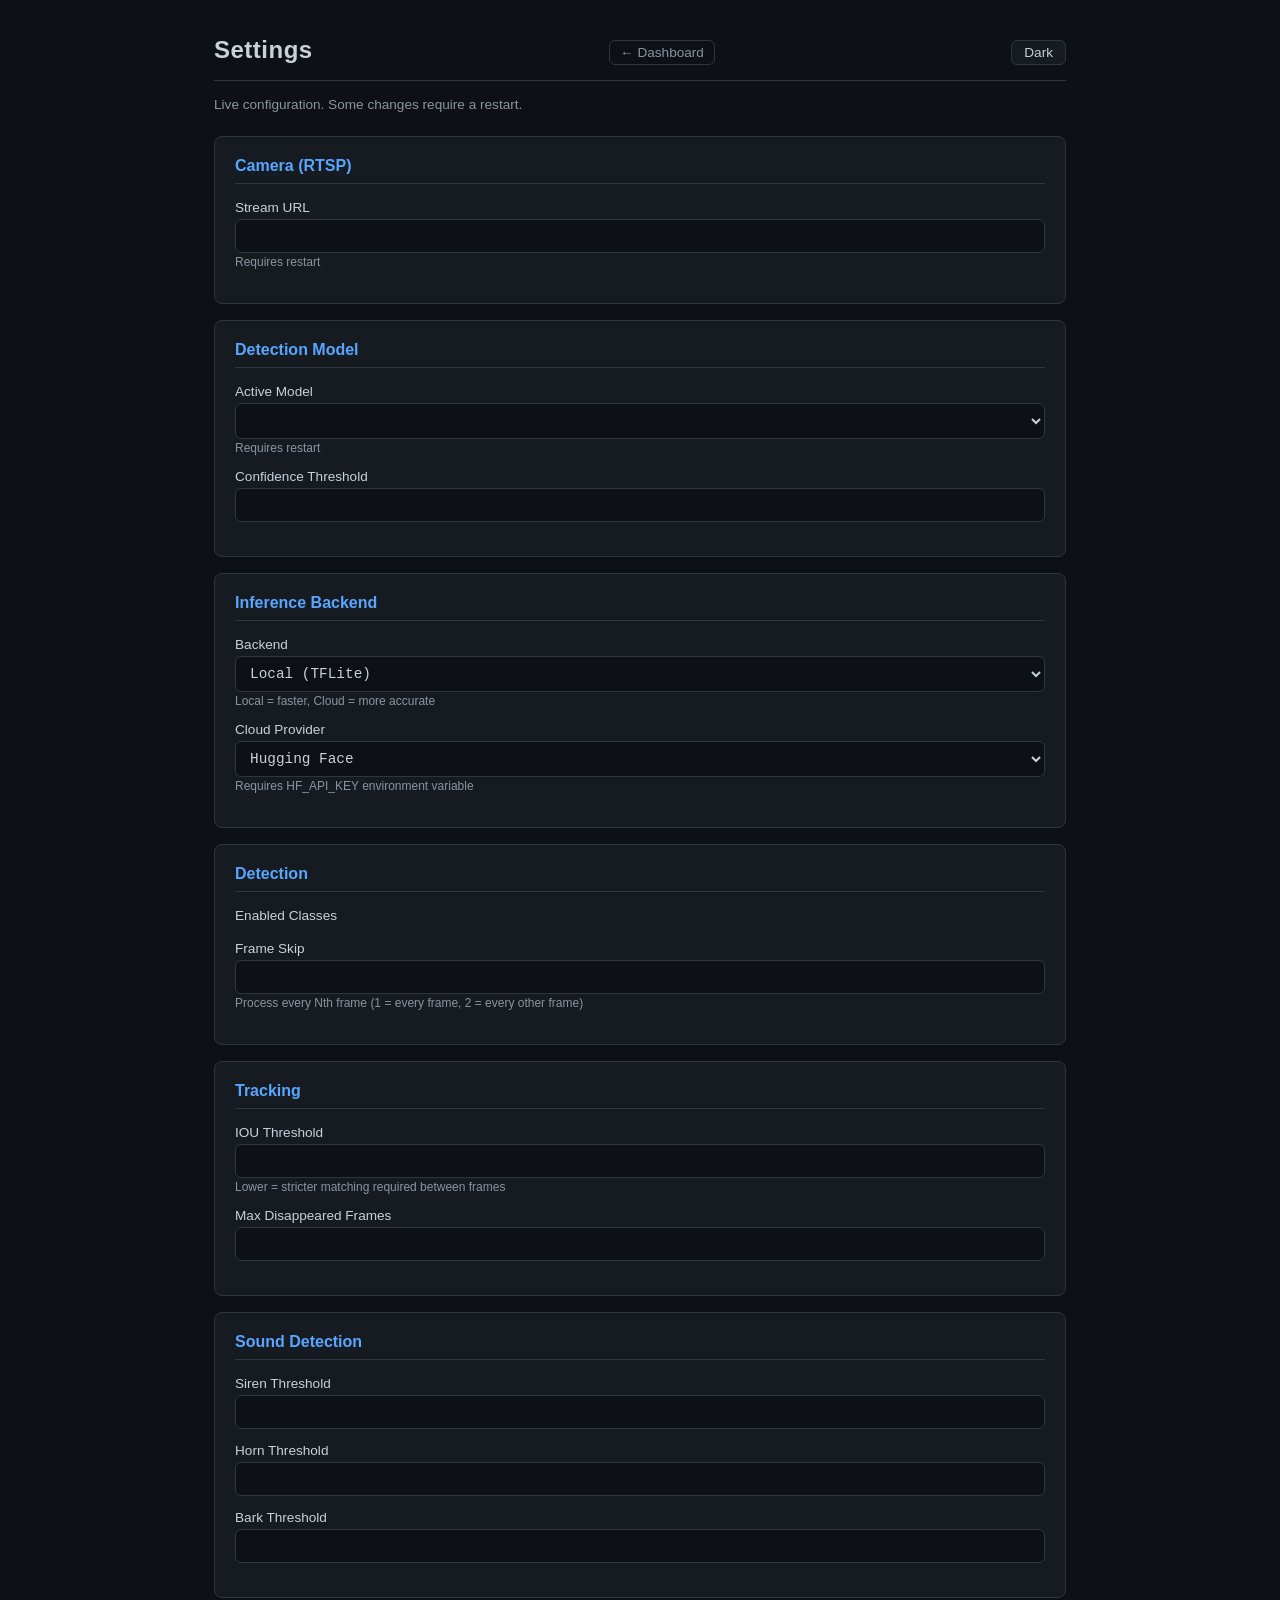
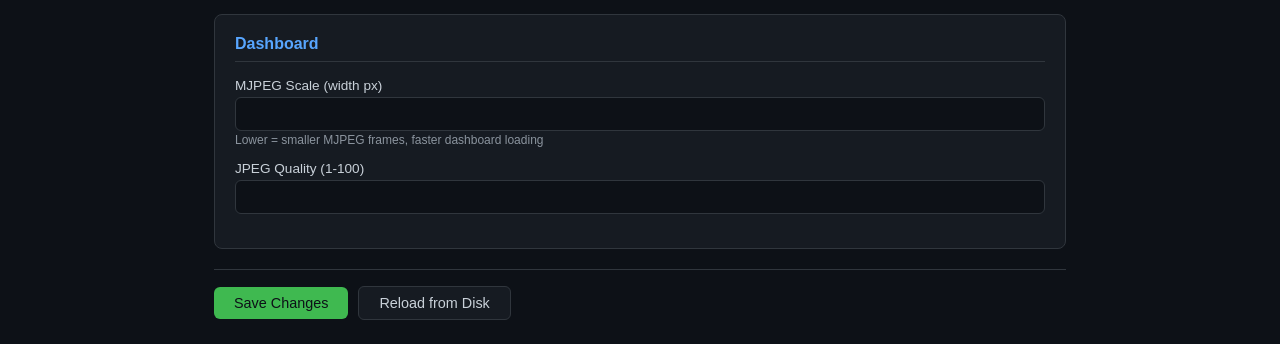
==== templates/settings.html @ 7c244ece "Add cloud backend support for inference - Added CloudDetector class using Hugging Face Inference API" ====
<!DOCTYPE html>
<html lang="en">
<head>
  <meta charset="UTF-8">
  <meta name="viewport" content="width=device-width, initial-scale=1.0">
  <title>Settings - roadway-observer</title>
  <link rel="stylesheet" href="/static/css/dashboard.css">
</head>
<body>
  <div class="settings-page">
    <header>
      <h1>Settings</h1>
      <nav><a href="/" class="settings-link">&larr; Dashboard</a></nav>
      <button id="theme-toggle-btn" class="theme-toggle">Dark</button>
    </header>
    <p class="subtitle">Live configuration. Some changes require a restart.</p>

    <div id="restart-notice" class="restart-notice">
      <strong>Restart required</strong> &mdash; The following changes need a restart to take effect:
      <span id="restart-list"></span>
    </div>

    <form id="settings-form">

      <!-- RTSP -->
      <div class="settings-section">
        <h2>Camera (RTSP)</h2>
        <div class="form-group">
          <label for="rtsp-url">Stream URL</label>
          <input type="text" id="rtsp-url" name="rtsp.url" data-section="rtsp" data-key="url">
          <div class="hint">Requires restart</div>
        </div>
      </div>

      <!-- Model -->
      <div class="settings-section">
        <h2>Detection Model</h2>
        <div class="form-group">
          <label for="model-active">Active Model</label>
          <select id="model-active" name="model.active" data-section="model" data-key="active"></select>
          <div class="hint">Requires restart</div>
        </div>
        <div class="form-group">
          <label for="model-confidence">Confidence Threshold</label>
          <input type="number" id="model-confidence" name="model.confidence_threshold"
                 data-section="model" data-key="confidence_threshold" min="0.1" max="1.0" step="0.05">
        </div>
      </div>

      <!-- Backend -->
      <div class="settings-section">
        <h2>Inference Backend</h2>
        <div class="form-group">
          <label for="model-backend">Backend</label>
          <select id="model-backend" name="model.backend" data-section="model" data-key="backend">
            <option value="local">Local (TFLite)</option>
            <option value="cloud">Cloud (API)</option>
          </select>
          <div class="hint">Local = faster, Cloud = more accurate</div>
        </div>
        <div class="form-group">
          <label for="model-cloud-provider">Cloud Provider</label>
          <select id="model-cloud-provider" name="model.cloud_provider" data-section="model" data-key="cloud_provider">
            <option value="huggingface">Hugging Face</option>
          </select>
          <div class="hint">Requires HF_API_KEY environment variable</div>
        </div>
      </div>

      <!-- Detection -->
      <div class="settings-section">
        <h2>Detection</h2>
        <div class="form-group">
          <label>Enabled Classes</label>
          <div class="checkbox-group" id="detection-classes"></div>
        </div>
        <div class="form-group">
          <label for="detection-frame-skip">Frame Skip</label>
          <input type="number" id="detection-frame-skip" name="detection.frame_skip"
                 data-section="detection" data-key="frame_skip" min="1" max="10" step="1">
          <div class="hint">Process every Nth frame (1 = every frame, 2 = every other frame)</div>
        </div>
      </div>

      <!-- Tracking -->
      <div class="settings-section">
        <h2>Tracking</h2>
        <div class="form-group">
          <label for="tracking-iou">IOU Threshold</label>
          <input type="number" id="tracking-iou" name="tracking.iou_threshold"
                 data-section="tracking" data-key="iou_threshold" min="0.1" max="1.0" step="0.05">
          <div class="hint">Lower = stricter matching required between frames</div>
        </div>
        <div class="form-group">
          <label for="tracking-disappeared">Max Disappeared Frames</label>
          <input type="number" id="tracking-disappeared" name="tracking.max_disappeared"
                 data-section="tracking" data-key="max_disappeared" min="1" max="100" step="1">
        </div>
      </div>

      <!-- Sound -->
      <div class="settings-section">
        <h2>Sound Detection</h2>
        <div class="form-group">
          <label for="sound-siren">Siren Threshold</label>
          <input type="number" id="sound-siren" name="sound_events.siren_threshold"
                 data-section="sound_events" data-key="siren_threshold" min="0.1" max="1.0" step="0.05">
        </div>
        <div class="form-group">
          <label for="sound-horn">Horn Threshold</label>
          <input type="number" id="sound-horn" name="sound_events.horn_threshold"
                 data-section="sound_events" data-key="horn_threshold" min="0.1" max="1.0" step="0.05">
        </div>
        <div class="form-group">
          <label for="sound-bark">Bark Threshold</label>
          <input type="number" id="sound-bark" name="sound_events.bark_threshold"
                 data-section="sound_events" data-key="bark_threshold" min="0.1" max="1.0" step="0.05">
        </div>
      </div>

      <!-- Dashboard -->
      <div class="settings-section">
        <h2>Dashboard</h2>
        <div class="form-group">
          <label for="dash-scale">MJPEG Scale (width px)</label>
          <input type="number" id="dash-scale" name="dashboard.mjpeg_scale"
                 data-section="dashboard" data-key="mjpeg_scale" min="320" max="1920" step="160">
          <div class="hint">Lower = smaller MJPEG frames, faster dashboard loading</div>
        </div>
        <div class="form-group">
          <label for="dash-quality">JPEG Quality (1-100)</label>
          <input type="number" id="dash-quality" name="dashboard.mjpeg_quality"
                 data-section="dashboard" data-key="mjpeg_quality" min="10" max="100" step="5">
        </div>
      </div>

      <div class="form-actions">
        <button type="submit" class="btn btn-primary" id="save-btn">Save Changes</button>
        <button type="button" class="btn btn-secondary" id="reload-btn">Reload from Disk</button>
        <span id="save-status" class="save-status"></span>
      </div>
    </form>
  </div>

  <script>
  const ALL_CLASSES = ['vehicle', 'pedestrian', 'animal', 'cyclist'];
  const RESTART_KEYS = ['rtsp.url', 'model.active', 'model.available', 'model.backend'];

  async function loadConfig() {
    const resp = await fetch('/api/config');
    return await resp.json();
  }

  function populateForm(cfg) {
    document.querySelectorAll('input[data-section][data-key]').forEach(el => {
      const section = el.dataset.section;
      const key = el.dataset.key;
      const val = cfg[section]?.[key];
      if (val !== undefined) el.value = val;
    });

    const modelSelect = document.getElementById('model-active');
    if (cfg.model?.available) {
      modelSelect.innerHTML = cfg.model.available.map(m =>
        `<option value="${m}" ${m === cfg.model.active ? 'selected' : ''}>${m}</option>`
      ).join('');
    }

    const backendSelect = document.getElementById('model-backend');
    if (cfg.model?.backend) {
      backendSelect.value = cfg.model.backend;
    }

    const providerSelect = document.getElementById('model-cloud-provider');
    if (cfg.model?.cloud_provider) {
      providerSelect.value = cfg.model.cloud_provider;
    }

    const container = document.getElementById('detection-classes');
    const enabled = cfg.detection?.enabled_classes || [];
    container.innerHTML = ALL_CLASSES.map(c =>
      `<label><input type="checkbox" value="${c}" ${enabled.includes(c) ? 'checked' : ''}> ${c}</label>`
    ).join('');

    const themeToggle = document.getElementById('theme-toggle');
    if (themeToggle) {
      const currentTheme = document.documentElement.getAttribute('data-theme') || 'srp-dark';
      themeToggle.textContent = currentTheme === 'srp-dark' ? 'Dark' : 'Light';
    }
  }

  function collectFormData() {
    const data = {};

    document.querySelectorAll('input[data-section][data-key]').forEach(el => {
      const section = el.dataset.section;
      const key = el.dataset.key;
      if (!data[section]) data[section] = {};
      data[section][key] = el.type === 'number' ? parseFloat(el.value) : el.value;
    });

    const selects = ['model-active', 'model-backend', 'model-cloud-provider'];
    selects.forEach(id => {
      const el = document.getElementById(id);
      if (el) {
        const [section, key] = id.replace('model-', '').split('-');
        if (!data.model) data.model = {};
        data.model[key.replace(/-/g, '_')] = el.value;
      }
    });

    const checked = [];
    document.querySelectorAll('#detection-classes input[type="checkbox"]:checked').forEach(cb => {
      checked.push(cb.value);
    });
    if (!data.detection) data.detection = {};
    data.detection.enabled_classes = checked;

    return data;
  }

  async function saveSettings(e) {
    e.preventDefault();
    const status = document.getElementById('save-status');
    const restartNotice = document.getElementById('restart-notice');
    const restartList = document.getElementById('restart-list');
    const btn = document.getElementById('save-btn');
    btn.disabled = true;
    status.className = 'save-status';
    status.textContent = 'Saving...';

    try {
      const data = collectFormData();
      const resp = await fetch('/api/config', {
        method: 'POST',
        headers: {'Content-Type': 'application/json'},
        body: JSON.stringify(data),
      });
      const result = await resp.json();

      if (result.requires_restart && result.requires_restart.length > 0) {
        restartList.textContent = result.requires_restart.join(', ');
        restartNotice.classList.add('visible');
        status.className = 'save-status info';
        status.textContent = 'Saved - restart to apply all changes';
      } else {
        restartNotice.classList.remove('visible');
        status.className = 'save-status success';
        status.textContent = 'All changes applied live';
      }
    } catch (e) {
      status.className = 'save-status error';
      status.textContent = 'Error: ' + e.message;
    } finally {
      btn.disabled = false;
      setTimeout(() => { status.textContent = ''; }, 5000);
    }
  }

  async function reloadConfig() {
    const status = document.getElementById('save-status');
    try {
      await fetch('/api/config/reload');
      const cfg = await loadConfig();
      populateForm(cfg);
      status.className = 'save-status success';
      status.textContent = 'Config reloaded from disk';
    } catch (e) {
      status.className = 'save-status error';
      status.textContent = 'Error: ' + e.message;
    }
    setTimeout(() => { status.textContent = ''; }, 3000);
  }

  document.getElementById('settings-form').addEventListener('submit', saveSettings);
  document.getElementById('reload-btn').addEventListener('click', reloadConfig);
  document.getElementById('theme-toggle-btn')?.addEventListener('click', function() {
    const current = document.documentElement.getAttribute('data-theme') || 'srp-dark';
    const next = current === 'srp-dark' ? 'srp-light' : 'srp-dark';
    document.documentElement.setAttribute('data-theme', next);
    this.textContent = next === 'srp-dark' ? 'Dark' : 'Light';
    try {
      localStorage.setItem('srp-theme-mode', next);
    } catch (err) {}
  });

  loadConfig().then(cfg => {
    populateForm(cfg);
    console.log('Settings loaded');
  });
  </script>
</body>
</html>
---- static/css/dashboard.css ----
/* roadway-observer Dark Theme Dashboard - SRP Theme Integration */

:root {
  --color-bg: #0d1117;
  --color-surface: #161b22;
  --color-text: #c9d1d9;
  --color-text-muted: #8b949e;
  --color-primary: #58a6ff;
  --color-primary-strong: #3fb950;
  --color-secondary: #7a2fff;
  --color-accent: #00d1ff;
  --color-border: #30363d;
  --color-success: #3fb950;
  --color-warning: #d29922;
  --color-danger: #f85149;
  --color-info: #58a6ff;
  --radius-sm: 6px;
  --radius-md: 8px;
  --radius-lg: 12px;
  --space-1: 0.25rem;
  --space-2: 0.5rem;
  --space-3: 0.75rem;
  --space-4: 1rem;
  --space-5: 1.5rem;
  --shadow-1: 0 2px 8px rgba(0, 0, 0, 0.30);
}

:root[data-theme="srp-dark"] {
  --color-bg: #0f0a18;
  --color-surface: #161028;
  --color-text: #f3f3f7;
  --color-text-muted: #c8c9d4;
  --color-primary: #12f012;
  --color-primary-strong: #1fff5b;
  --color-secondary: #7a2fff;
  --color-accent: #00d1ff;
  --color-border: #3d2d61;
  --color-success: #23d160;
  --color-warning: #ffb020;
  --color-danger: #ff4d6d;
  --color-info: #3fa8ff;
}

:root[data-theme="srp-light"] {
  --color-bg: #f5f6fb;
  --color-surface: #ffffff;
  --color-text: #1a1030;
  --color-text-muted: #4c4567;
  --color-primary: #0ecf4d;
  --color-primary-strong: #0aba42;
  --color-secondary: #6a3be6;
  --color-accent: #0f8edb;
  --color-border: #dbd5f0;
  --color-success: #23d160;
  --color-warning: #ffb020;
  --color-danger: #ff4d6d;
  --color-info: #0f8edb;
}

/* Global base */
* {
  margin: 0;
  padding: 0;
  box-sizing: border-box;
}

html,
body {
  background: var(--color-bg);
  color: var(--color-text);
  font-family: -apple-system, BlinkMacSystemFont, 'Segoe UI', Roboto, sans-serif;
  min-height: 100vh;
}

.dashboard {
  max-width: 1400px;
  margin: 0 auto;
  padding: var(--space-5);
}

/* Header */
header {
  display: flex;
  justify-content: space-between;
  align-items: center;
  padding: var(--space-3) 0;
  margin-bottom: var(--space-4);
  border-bottom: 1px solid var(--color-border);
}

header h1 {
  font-size: 1.4rem;
  font-weight: 600;
  color: var(--color-primary);
  letter-spacing: 0.5px;
}

.theme-toggle {
  background: var(--color-surface);
  border: 1px solid var(--color-border);
  border-radius: var(--radius-sm);
  padding: 4px 12px;
  cursor: pointer;
  font-size: 0.85rem;
  color: var(--color-text);
  transition: all 0.2s;
}

.theme-toggle:hover {
  background: var(--color-primary);
  color: var(--color-bg);
}

.status-bar {
  display: flex;
  align-items: center;
  gap: 8px;
  font-size: 0.85rem;
  color: var(--color-text-muted);
}

.status {
  font-size: 1.2rem;
}

.status.online { color: var(--color-success); }
.status.degraded { color: var(--color-warning); }
.status.offline { color: var(--color-danger); }

.uptime {
  font-family: 'SF Mono', 'Fira Code', monospace;
  font-size: 0.8rem;
  color: var(--color-text-muted);
  padding-left: 8px;
  border-left: 1px solid var(--color-border);
}

/* Cards */
.card {
  background: var(--color-surface);
  border: 1px solid var(--color-border);
  border-radius: var(--radius-md);
  padding: var(--space-4);
}

.card-header {
  display: flex;
  justify-content: space-between;
  align-items: center;
  margin-bottom: var(--space-3);
}

.card-header h2 {
  font-size: 0.95rem;
  font-weight: 600;
  color: var(--color-text-muted);
  text-transform: uppercase;
  letter-spacing: 0.5px;
}

.fps-badge {
  background: var(--color-bg);
  color: var(--color-primary);
  padding: 2px 8px;
  border-radius: var(--radius-sm);
  font-size: 0.8rem;
  font-family: 'SF Mono', monospace;
}

/* Main Grid */
.main-grid {
  display: grid;
  grid-template-columns: 1.5fr 1fr;
  gap: 16px;
}

/* Video Card */
.video-card {
  grid-column: 1;
  grid-row: 1 / 3;
}

.video-container {
  background: #000;
  border-radius: var(--radius-sm);
  overflow: hidden;
  aspect-ratio: 16/9;
  display: flex;
  align-items: center;
  justify-content: center;
}

.video-container img {
  width: 100%;
  height: 100%;
  object-fit: contain;
}

/* Stats Grid */
.stats-grid {
  display: grid;
  grid-template-columns: repeat(3, 1fr);
  gap: 12px;
  margin-bottom: 8px;
}

.stat-item {
  text-align: center;
  padding: 8px;
  background: var(--color-bg);
  border-radius: 6px;
}

.stat-value {
  display: block;
  font-size: 1.6rem;
  font-weight: 700;
  font-family: 'SF Mono', monospace;
  color: var(--color-text);
}

.stat-label {
  display: block;
  font-size: 0.7rem;
  color: var(--color-text-muted);
  text-transform: uppercase;
  letter-spacing: 0.5px;
  margin-top: 2px;
}

.divider {
  height: 1px;
  background: var(--color-border);
  margin: 12px 0;
}

/* System Stats */
.system-stats {
  display: flex;
  flex-direction: column;
  gap: 6px;
}

.sys-row {
  display: flex;
  justify-content: space-between;
  font-size: 0.85rem;
  padding: 2px 0;
}

.sys-label {
  color: var(--color-text-muted);
}

.sys-value {
  color: var(--color-text);
  font-family: 'SF Mono', monospace;
  font-size: 0.8rem;
}

/* Detections & Sound Lists */
.detections-card, .sound-card {
  overflow: hidden;
}

.detections-list, .sound-list {
  max-height: 240px;
  overflow-y: auto;
  font-size: 0.8rem;
}

.detection-empty {
  color: var(--color-text-muted);
  text-align: center;
  padding: 24px;
  font-style: italic;
}

.detection-item {
  display: flex;
  justify-content: space-between;
  align-items: center;
  padding: 4px 8px;
  border-radius: 4px;
  margin-bottom: 2px;
}

.detection-item:hover {
  background: var(--color-bg);
}

.detection-item .det-class {
  font-weight: 500;
}

.detection-item .det-id {
  color: var(--color-text-muted);
  font-size: 0.75rem;
}

.detection-item .det-conf {
  font-family: 'SF Mono', monospace;
  font-size: 0.75rem;
  color: var(--color-text-muted);
}

.detection-item .det-time {
  color: var(--color-text-muted);
  font-size: 0.7rem;
  font-family: 'SF Mono', monospace;
}

.detection-item.vehicle { border-left: 3px solid var(--color-success); }
.detection-item.pedestrian { border-left: 3px solid var(--color-primary); }
.detection-item.animal { border-left: 3px solid var(--color-danger); }
.detection-item.cyclist { border-left: 3px solid var(--color-warning); }

/* Sound Event Items */
.sound-item {
  display: flex;
  justify-content: space-between;
  align-items: center;
  padding: 4px 8px;
  border-radius: 4px;
  margin-bottom: 2px;
  border-left: 3px solid var(--color-accent);
}

.sound-item:hover {
  background: var(--color-bg);
}

.sound-item .snd-type {
  font-weight: 500;
  text-transform: uppercase;
  font-size: 0.75rem;
}

.sound-item.siren { border-left-color: var(--color-danger); }
.sound-item.horn { border-left-color: var(--color-warning); }
.sound-item.bark { border-left-color: var(--color-success); }

/* Scrollbar */
.detections-list::-webkit-scrollbar,
.sound-list::-webkit-scrollbar {
  width: 4px;
}

.detections-list::-webkit-scrollbar-track,
.sound-list::-webkit-scrollbar-track {
  background: transparent;
}

.detections-list::-webkit-scrollbar-thumb,
.sound-list::-webkit-scrollbar-thumb {
  background: var(--color-border);
  border-radius: 2px;
}

/* Responsive */
@media (max-width: 900px) {
  .main-grid {
    grid-template-columns: 1fr;
  }
  .video-card {
    grid-column: 1;
    grid-row: auto;
  }
}

/* Navigation */
header nav {
  display: flex;
  align-items: center;
  gap: 12px;
}

.settings-link {
  color: var(--color-text-muted);
  text-decoration: none;
  font-size: 0.85rem;
  padding: 4px 10px;
  border: 1px solid var(--color-border);
  border-radius: var(--radius-sm);
  transition: all 0.2s;
}

.settings-link:hover {
  color: var(--color-primary);
  border-color: var(--color-primary);
  background: rgba(88, 166, 255, 0.1);
}

/* Settings Page */
.settings-page {
  max-width: 900px;
  margin: 0 auto;
  padding: var(--space-5);
}

.settings-page h1 {
  font-size: 1.5rem;
  font-weight: 600;
  color: var(--color-text);
  margin-bottom: 4px;
}

.settings-page .subtitle {
  color: var(--color-text-muted);
  font-size: 0.85rem;
  margin-bottom: 24px;
}

.settings-section {
  background: var(--color-surface);
  border: 1px solid var(--color-border);
  border-radius: var(--radius-md);
  padding: 20px;
  margin-bottom: 16px;
}

.settings-section h2 {
  font-size: 1rem;
  font-weight: 600;
  color: var(--color-primary);
  margin-bottom: 16px;
  padding-bottom: 8px;
  border-bottom: 1px solid var(--color-border);
}

.form-group {
  margin-bottom: 14px;
}

.form-group label {
  display: block;
  font-size: 0.85rem;
  color: var(--color-text);
  margin-bottom: 4px;
  font-weight: 500;
}

.form-group .hint {
  font-size: 0.75rem;
  color: var(--color-text-muted);
  margin-top: 2px;
}

.form-group input[type="text"],
.form-group input[type="number"],
.form-group input[type="password"],
.form-group select {
  width: 100%;
  padding: 8px 10px;
  background: var(--color-bg);
  border: 1px solid var(--color-border);
  border-radius: var(--radius-sm);
  color: var(--color-text);
  font-size: 0.9rem;
  font-family: 'SF Mono', 'Fira Code', monospace;
}

.form-group input:focus,
.form-group select:focus {
  outline: none;
  border-color: var(--color-primary);
  box-shadow: 0 0 0 2px rgba(88, 166, 255, 0.2);
}

.form-group select {
  cursor: pointer;
}

.form-group select option {
  background: var(--color-surface);
  color: var(--color-text);
}

.form-group .checkbox-group {
  display: flex;
  flex-wrap: wrap;
  gap: 8px;
  margin-top: 4px;
}

.form-group .checkbox-group label {
  display: flex;
  align-items: center;
  gap: 6px;
  font-size: 0.85rem;
  color: var(--color-text);
  cursor: pointer;
  padding: 4px 10px;
  background: var(--color-bg);
  border: 1px solid var(--color-border);
  border-radius: var(--radius-sm);
  font-weight: normal;
}

.form-group .checkbox-group label:hover {
  border-color: var(--color-primary);
}

.form-group .checkbox-group input[type="checkbox"] {
  accent-color: var(--color-primary);
}

.form-actions {
  display: flex;
  gap: 10px;
  align-items: center;
  margin-top: 20px;
  padding-top: 16px;
  border-top: 1px solid var(--color-border);
}

.btn {
  padding: 8px 20px;
  border-radius: var(--radius-sm);
  font-size: 0.9rem;
  font-weight: 500;
  cursor: pointer;
  border: none;
  transition: all 0.2s;
}

.btn-primary {
  background: var(--color-success);
  color: var(--color-bg);
}

.btn-primary:hover {
  background: #2ea043;
}

.btn-secondary {
  background: var(--color-surface);
  color: var(--color-text);
  border: 1px solid var(--color-border);
}

.btn-secondary:hover {
  background: var(--color-border);
}

.btn-danger {
  background: var(--color-danger);
  color: var(--color-bg);
}

.btn-danger:hover {
  background: #f85149;
}

.btn:disabled {
  opacity: 0.5;
  cursor: not-allowed;
}

.save-status {
  font-size: 0.85rem;
  padding: 6px 12px;
  border-radius: 4px;
  margin-left: 10px;
}

.save-status.success {
  background: rgba(35, 134, 54, 0.2);
  color: var(--color-success);
}

.save-status.error {
  background: rgba(218, 54, 51, 0.2);
  color: var(--color-danger);
}

.save-status.info {
  background: rgba(88, 166, 255, 0.2);
  color: var(--color-primary);
}

/* Restart notice */
.restart-notice {
  display: none;
  background: rgba(210, 153, 34, 0.15);
  border: 1px solid var(--color-warning);
  border-radius: 6px;
  padding: 12px 16px;
  margin-bottom: 16px;
  font-size: 0.85rem;
  color: var(--color-warning);
}

.restart-notice.visible {
  display: block;
}

.restart-notice code {
  background: rgba(210, 153, 34, 0.2);
  padding: 1px 6px;
  border-radius: 3px;
  font-size: 0.8rem;
}
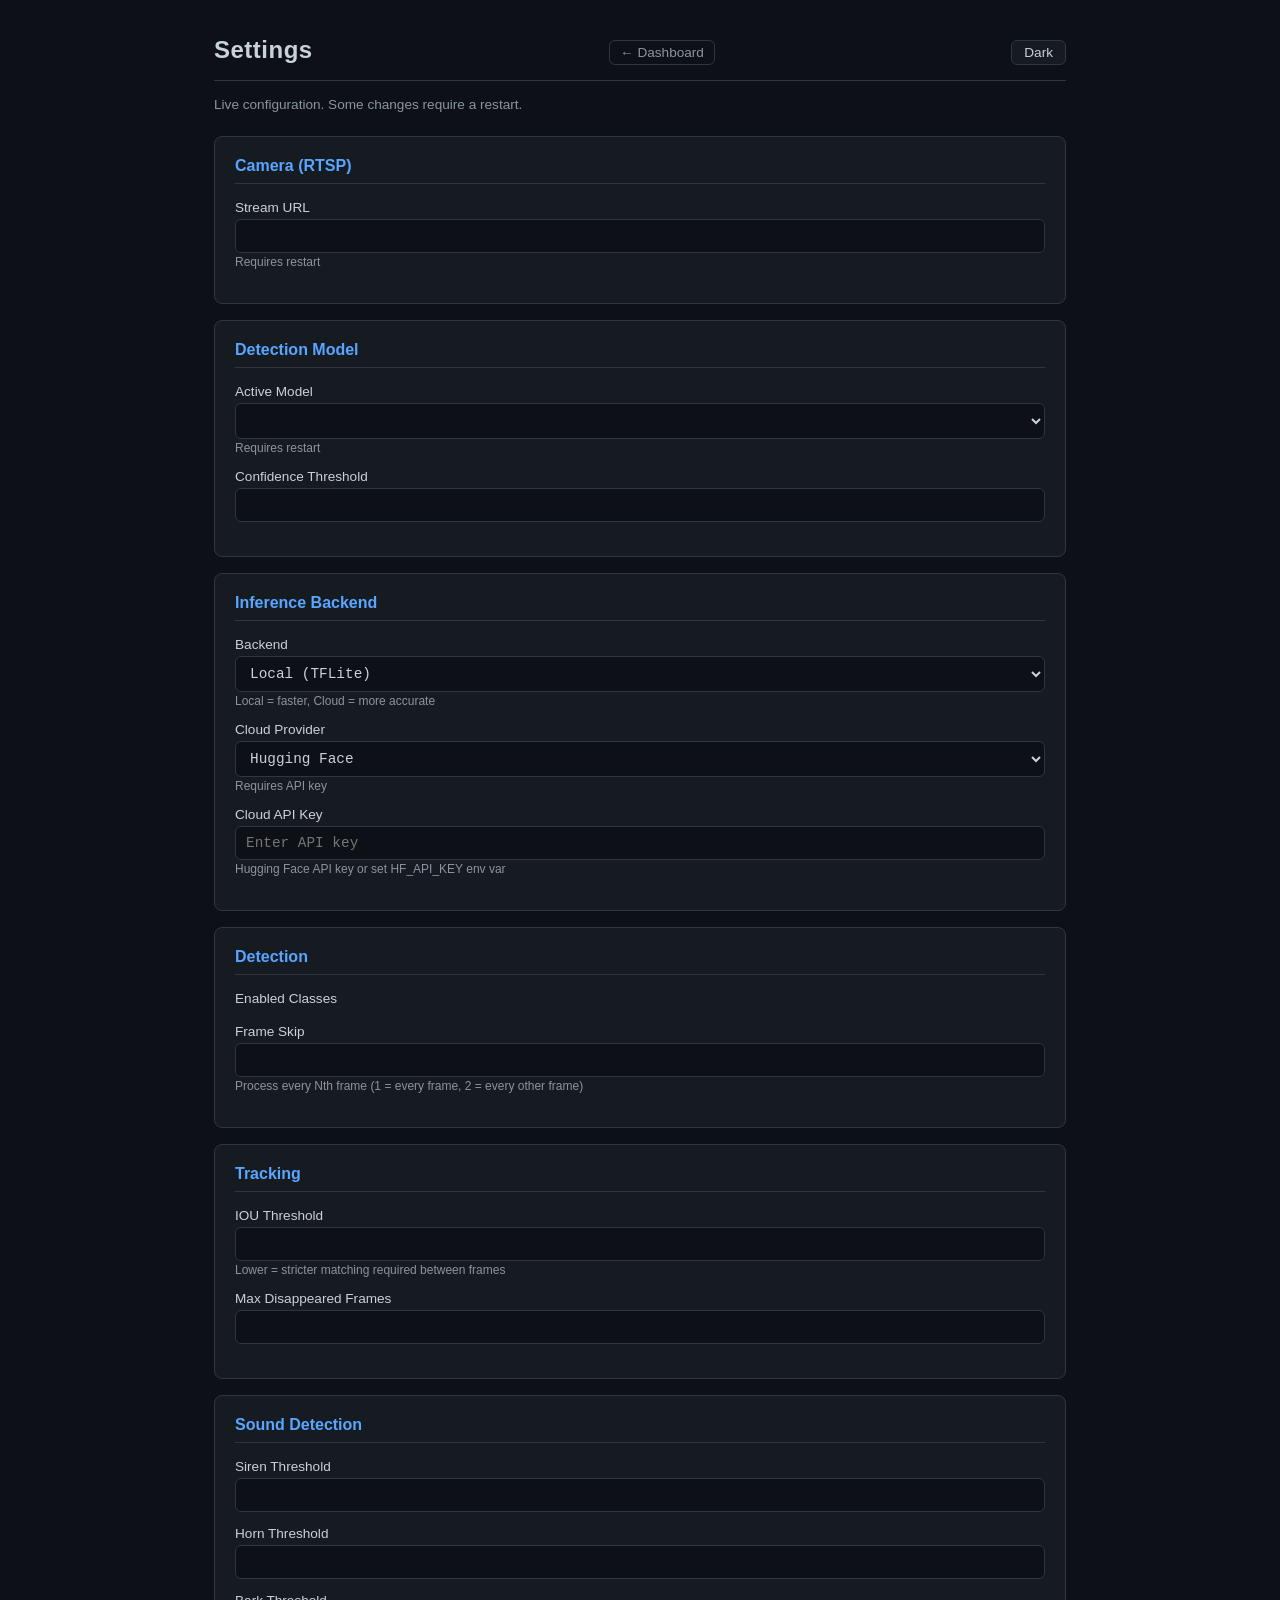
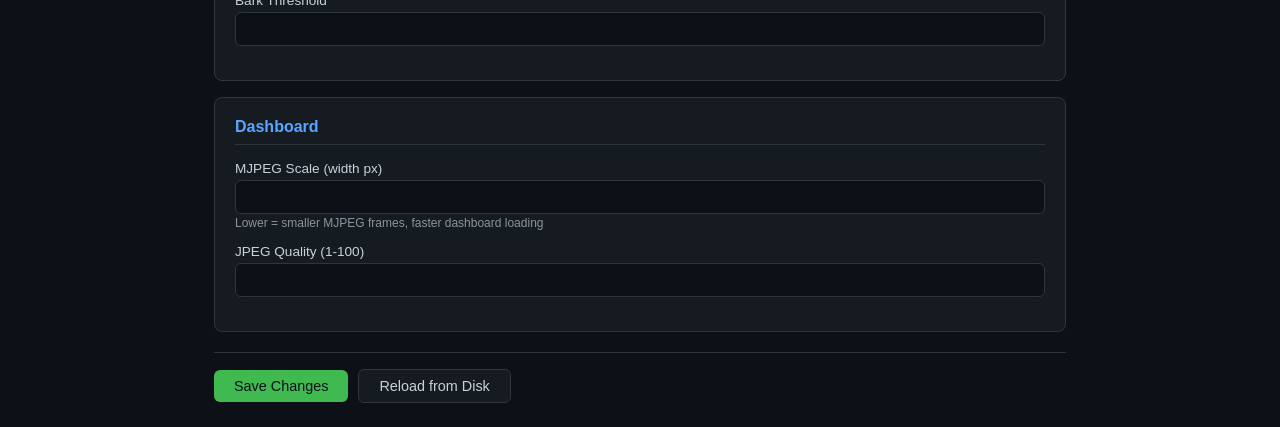
==== commit c36077af: "Add cloud API key field to settings page - Added password input for cloud_api_key - Security: API ke" ====
--- a/templates/settings.html
+++ b/templates/settings.html
@@ -63,7 +63,13 @@
           <select id="model-cloud-provider" name="model.cloud_provider" data-section="model" data-key="cloud_provider">
             <option value="huggingface">Hugging Face</option>
           </select>
-          <div class="hint">Requires HF_API_KEY environment variable</div>
+          <div class="hint">Requires API key</div>
+        </div>
+        <div class="form-group">
+          <label for="model-cloud-apikey">Cloud API Key</label>
+          <input type="password" id="model-cloud-apikey" name="model.cloud_api_key"
+                 data-section="model" data-key="cloud_api_key" placeholder="Enter API key">
+          <div class="hint">Hugging Face API key or set HF_API_KEY env var</div>
         </div>
       </div>
 
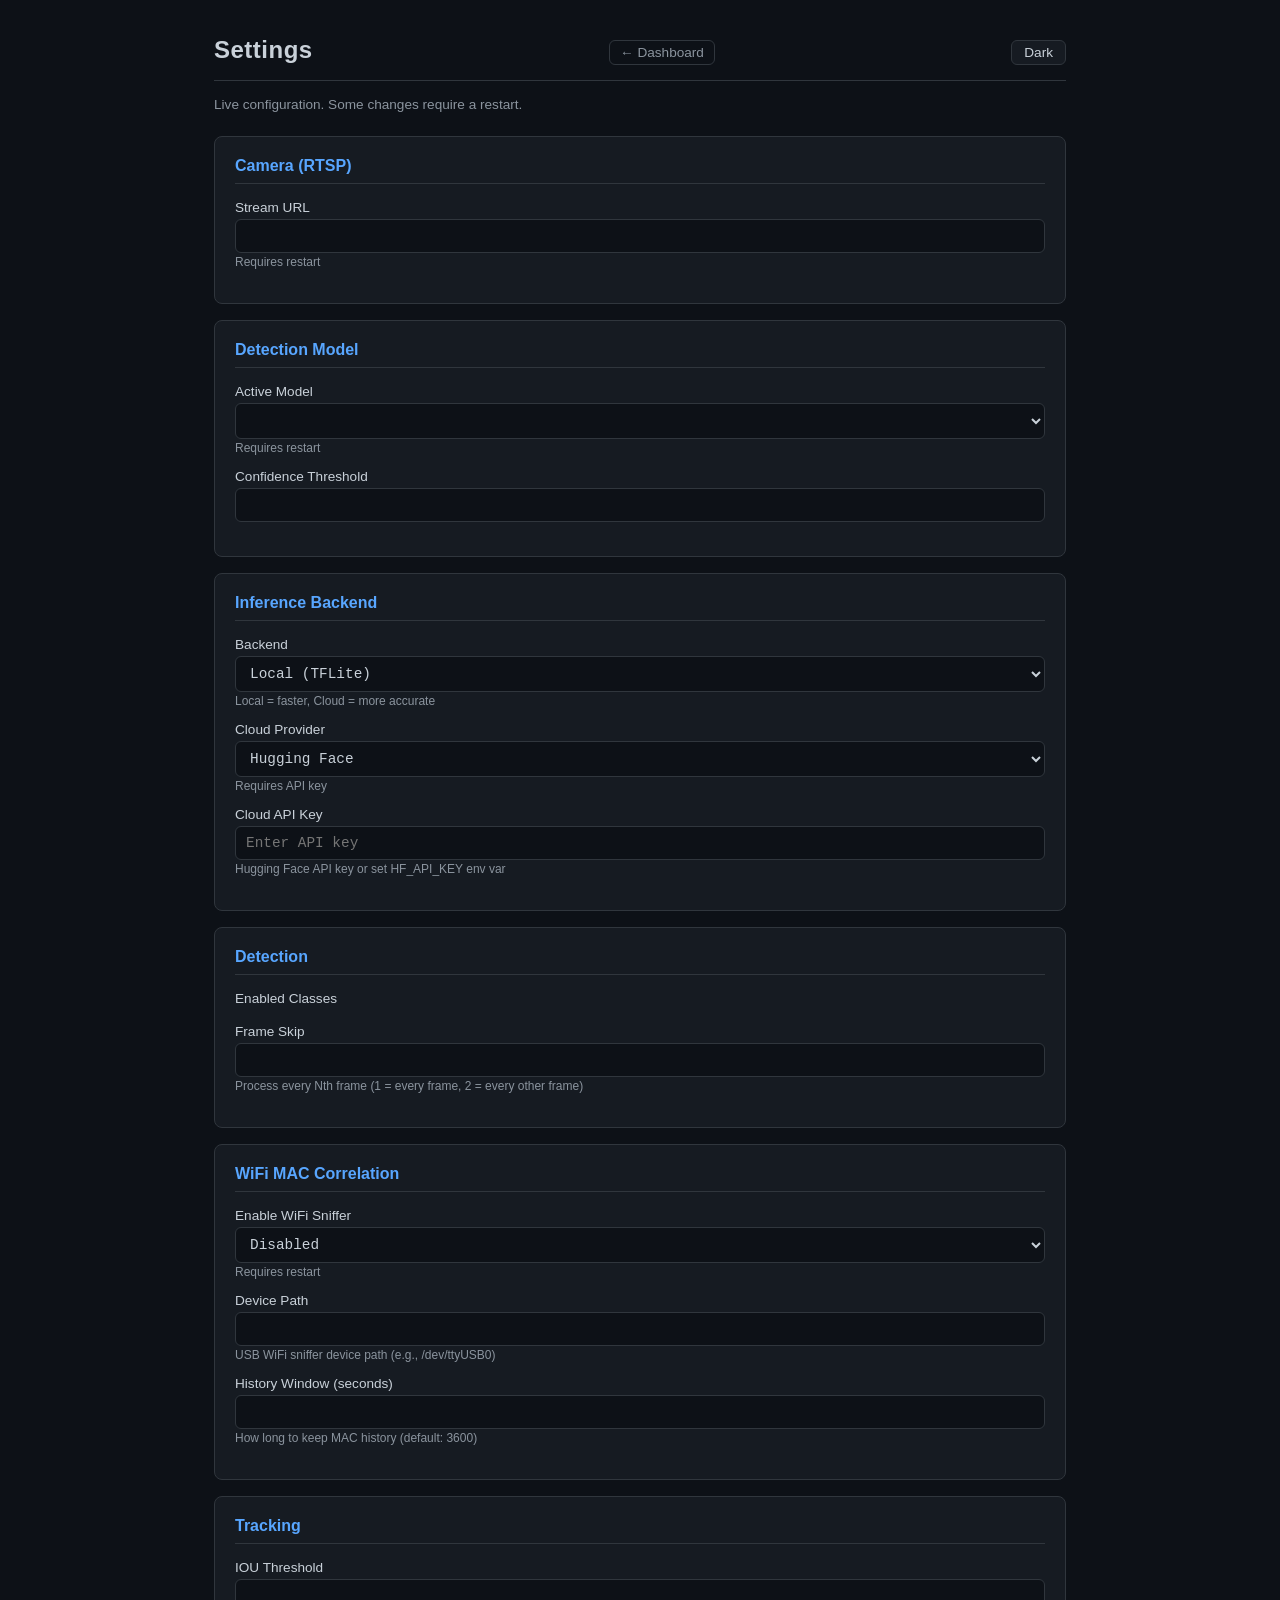
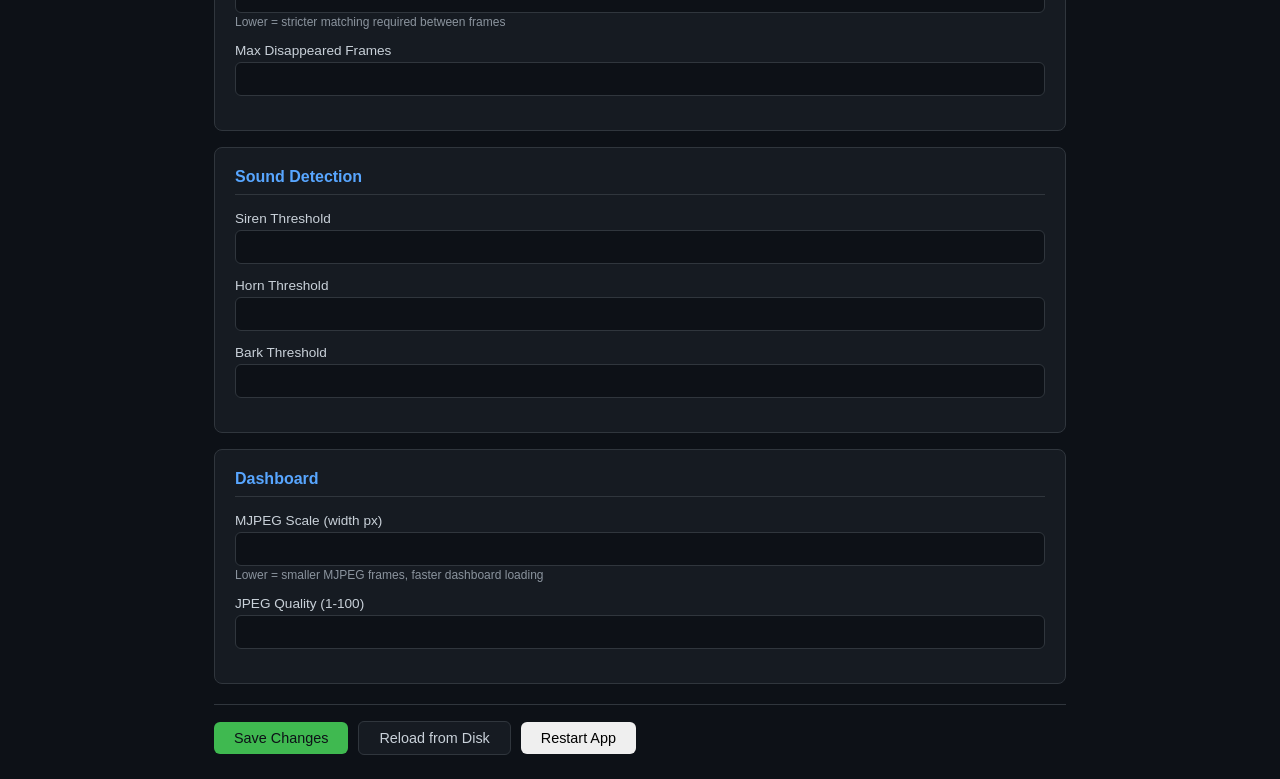
==== commit da6da933: "Add WiFi MAC correlation UI and manual capture button - Added WiFi sniffer section to settings page " ====
--- a/templates/settings.html
+++ b/templates/settings.html
@@ -88,6 +88,31 @@
         </div>
       </div>
 
+      <!-- WiFi Sniffer -->
+      <div class="settings-section">
+        <h2>WiFi MAC Correlation</h2>
+        <div class="form-group">
+          <label for="wifi-enabled">Enable WiFi Sniffer</label>
+          <select id="wifi-enabled" name="wifi_sniffer.enabled" data-section="wifi_sniffer" data-key="enabled">
+            <option value="false">Disabled</option>
+            <option value="true">Enabled</option>
+          </select>
+          <div class="hint">Requires restart</div>
+        </div>
+        <div class="form-group">
+          <label for="wifi-device">Device Path</label>
+          <input type="text" id="wifi-device" name="wifi_sniffer.device"
+                 data-section="wifi_sniffer" data-key="device">
+          <div class="hint">USB WiFi sniffer device path (e.g., /dev/ttyUSB0)</div>
+        </div>
+        <div class="form-group">
+          <label for="wifi-history">History Window (seconds)</label>
+          <input type="number" id="wifi-history" name="wifi_sniffer.history_window"
+                 data-section="wifi_sniffer" data-key="history_window" min="60" max="86400" step="60">
+          <div class="hint">How long to keep MAC history (default: 3600)</div>
+        </div>
+      </div>
+
       <!-- Tracking -->
       <div class="settings-section">
         <h2>Tracking</h2>
@@ -143,6 +168,7 @@
       <div class="form-actions">
         <button type="submit" class="btn btn-primary" id="save-btn">Save Changes</button>
         <button type="button" class="btn btn-secondary" id="reload-btn">Reload from Disk</button>
+        <button type="button" class="btn btn-warning" id="restart-btn">Restart App</button>
         <span id="save-status" class="save-status"></span>
       </div>
     </form>
@@ -150,7 +176,7 @@
 
   <script>
   const ALL_CLASSES = ['vehicle', 'pedestrian', 'animal', 'cyclist'];
-  const RESTART_KEYS = ['rtsp.url', 'model.active', 'model.available', 'model.backend'];
+  const RESTART_KEYS = ['rtsp.url', 'model.active', 'model.available', 'model.backend', 'wifi_sniffer.enabled', 'wifi_sniffer.device'];
 
   async function loadConfig() {
     const resp = await fetch('/api/config');
@@ -182,6 +208,11 @@
       providerSelect.value = cfg.model.cloud_provider;
     }
 
+    const wifiEnabledSelect = document.getElementById('wifi-enabled');
+    if (wifiEnabledSelect && cfg.wifi_sniffer?.enabled !== undefined) {
+      wifiEnabledSelect.value = String(cfg.wifi_sniffer.enabled);
+    }
+
     const container = document.getElementById('detection-classes');
     const enabled = cfg.detection?.enabled_classes || [];
     container.innerHTML = ALL_CLASSES.map(c =>
@@ -205,13 +236,19 @@
       data[section][key] = el.type === 'number' ? parseFloat(el.value) : el.value;
     });
 
-    const selects = ['model-active', 'model-backend', 'model-cloud-provider'];
-    selects.forEach(id => {
+    const selectMappings = {
+      'model-active': ['model', 'active'],
+      'model-backend': ['model', 'backend'],
+      'model-cloud-provider': ['model', 'cloud_provider'],
+      'wifi-enabled': ['wifi_sniffer', 'enabled']
+    };
+    
+    Object.keys(selectMappings).forEach(id => {
       const el = document.getElementById(id);
       if (el) {
-        const [section, key] = id.replace('model-', '').split('-');
-        if (!data.model) data.model = {};
-        data.model[key.replace(/-/g, '_')] = el.value;
+        const [section, key] = selectMappings[id];
+        if (!data[section]) data[section] = {};
+        data[section][key] = el.type === 'number' ? parseFloat(el.value) : el.value;
       }
     });
 
@@ -278,8 +315,27 @@
     setTimeout(() => { status.textContent = ''; }, 3000);
   }
 
+  async function restartApp() {
+    const status = document.getElementById('save-status');
+    const btn = document.getElementById('restart-btn');
+    btn.disabled = true;
+    status.className = 'save-status';
+    status.textContent = 'Restarting...';
+    try {
+      const resp = await fetch('/api/restart', { method: 'POST' });
+      const result = await resp.json();
+      status.className = 'save-status success';
+      status.textContent = result.message || 'Restart initiated';
+    } catch (e) {
+      status.className = 'save-status error';
+      status.textContent = 'Error: ' + e.message;
+    }
+    setTimeout(() => { status.textContent = ''; btn.disabled = false; }, 3000);
+  }
+
   document.getElementById('settings-form').addEventListener('submit', saveSettings);
   document.getElementById('reload-btn').addEventListener('click', reloadConfig);
+  document.getElementById('restart-btn').addEventListener('click', restartApp);
   document.getElementById('theme-toggle-btn')?.addEventListener('click', function() {
     const current = document.documentElement.getAttribute('data-theme') || 'srp-dark';
     const next = current === 'srp-dark' ? 'srp-light' : 'srp-dark';
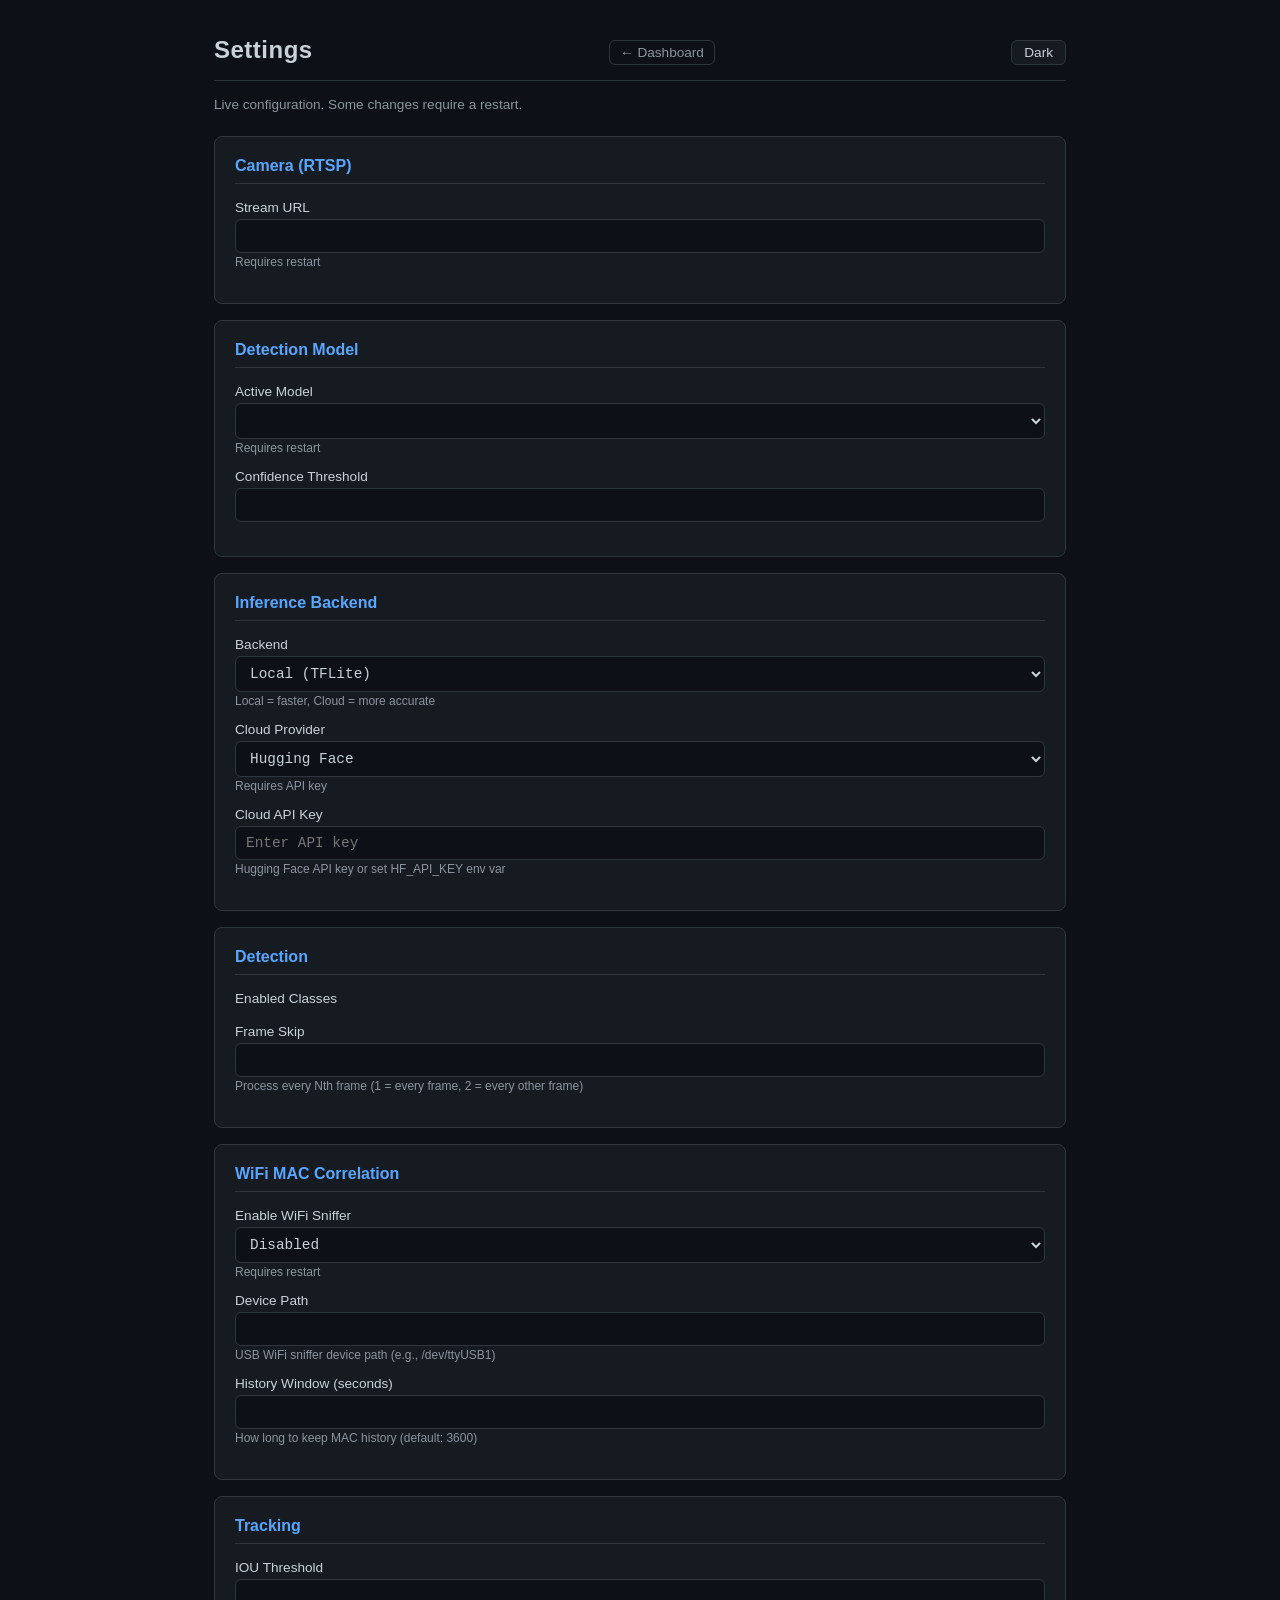
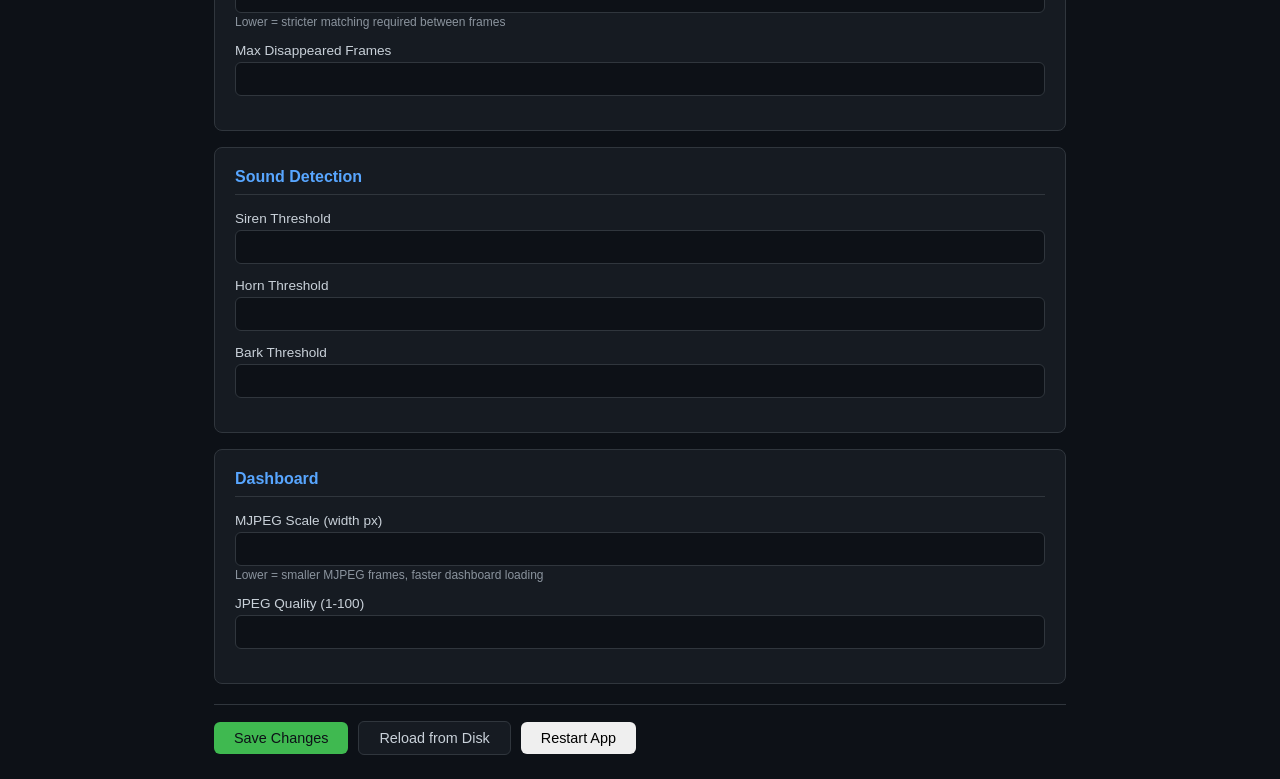
==== commit 65d94ecd: "Update WiFi device hint to /dev/ttyUSB1" ====
--- a/templates/settings.html
+++ b/templates/settings.html
@@ -103,7 +103,7 @@
           <label for="wifi-device">Device Path</label>
           <input type="text" id="wifi-device" name="wifi_sniffer.device"
                  data-section="wifi_sniffer" data-key="device">
-          <div class="hint">USB WiFi sniffer device path (e.g., /dev/ttyUSB0)</div>
+          <div class="hint">USB WiFi sniffer device path (e.g., /dev/ttyUSB1)</div>
         </div>
         <div class="form-group">
           <label for="wifi-history">History Window (seconds)</label>
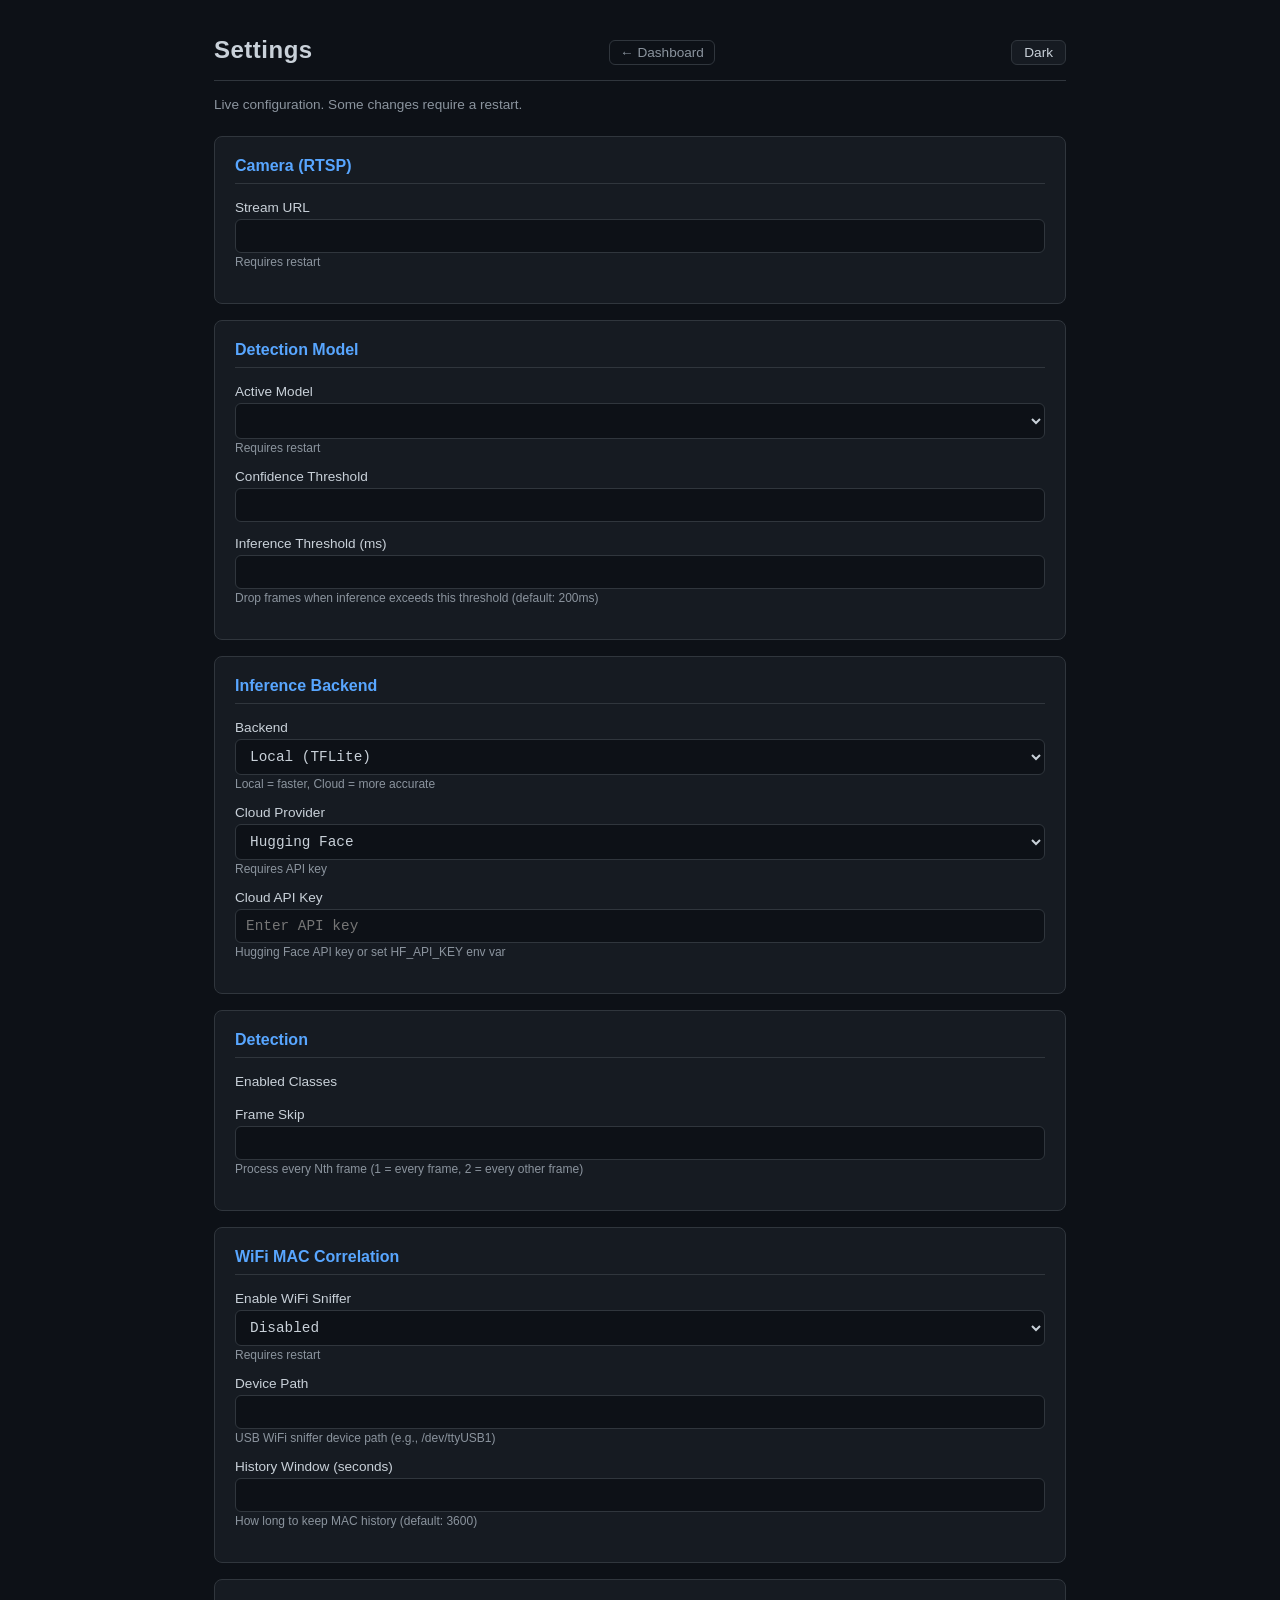
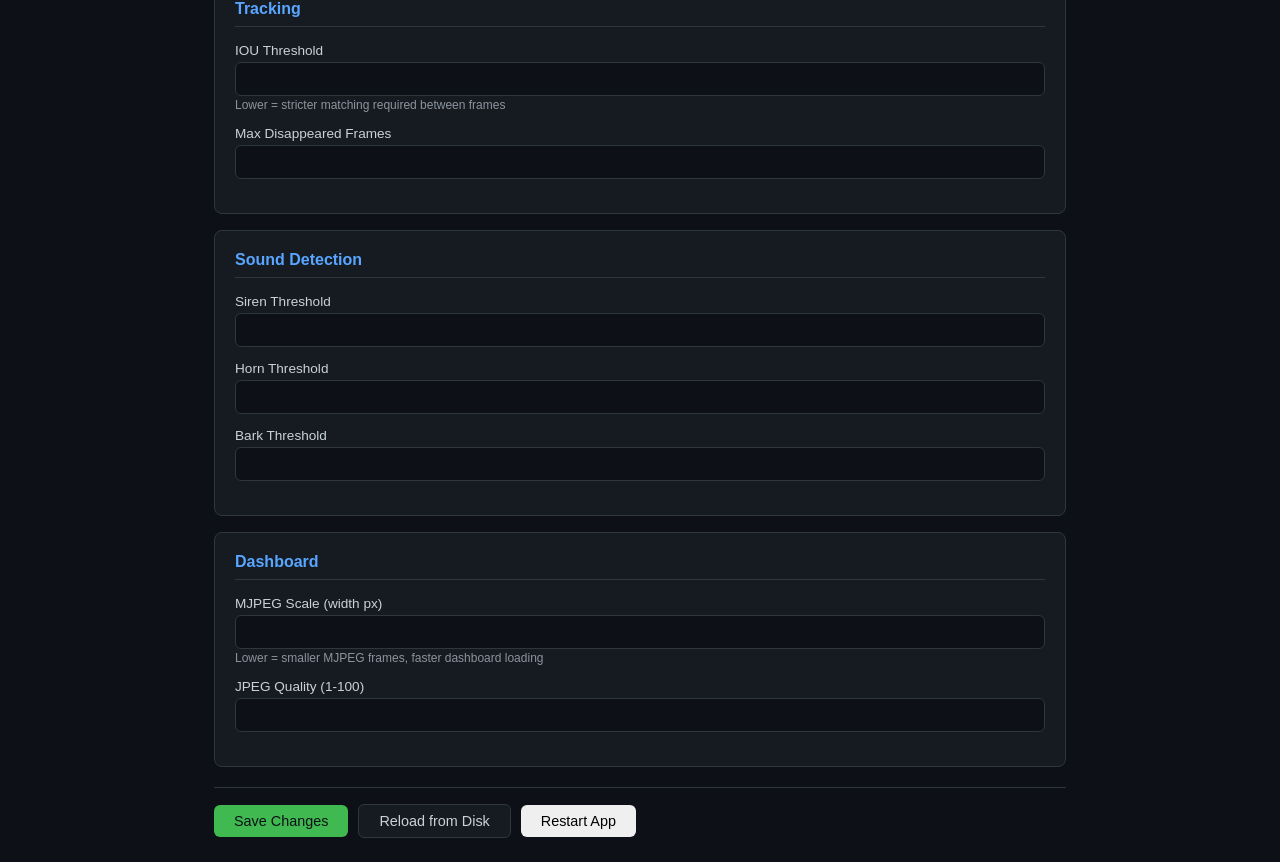
==== commit a5dde2ac: "Add frame dropping when inference exceeds threshold - Frame dropping instead of buffer purge when in" ====
--- a/templates/settings.html
+++ b/templates/settings.html
@@ -45,6 +45,12 @@
           <input type="number" id="model-confidence" name="model.confidence_threshold"
                  data-section="model" data-key="confidence_threshold" min="0.1" max="1.0" step="0.05">
         </div>
+        <div class="form-group">
+          <label for="model-inference-threshold">Inference Threshold (ms)</label>
+          <input type="number" id="model-inference-threshold" name="model.inference_threshold_ms"
+                 data-section="model" data-key="inference_threshold_ms" min="50" max="1000" step="10">
+          <div class="hint">Drop frames when inference exceeds this threshold (default: 200ms)</div>
+        </div>
       </div>
 
       <!-- Backend -->
--- a/static/css/dashboard.css
+++ b/static/css/dashboard.css
@@ -167,6 +167,22 @@
   font-family: 'SF Mono', monospace;
 }
 
+.btn-outline {
+  background: transparent;
+  border: 1px solid var(--color-border);
+  color: var(--color-text);
+}
+
+.btn-outline:hover {
+  background: var(--color-border);
+}
+
+.btn-outline.active {
+  background: var(--color-primary);
+  border-color: var(--color-primary);
+  color: var(--color-bg);
+}
+
 /* Main Grid */
 .main-grid {
   display: grid;
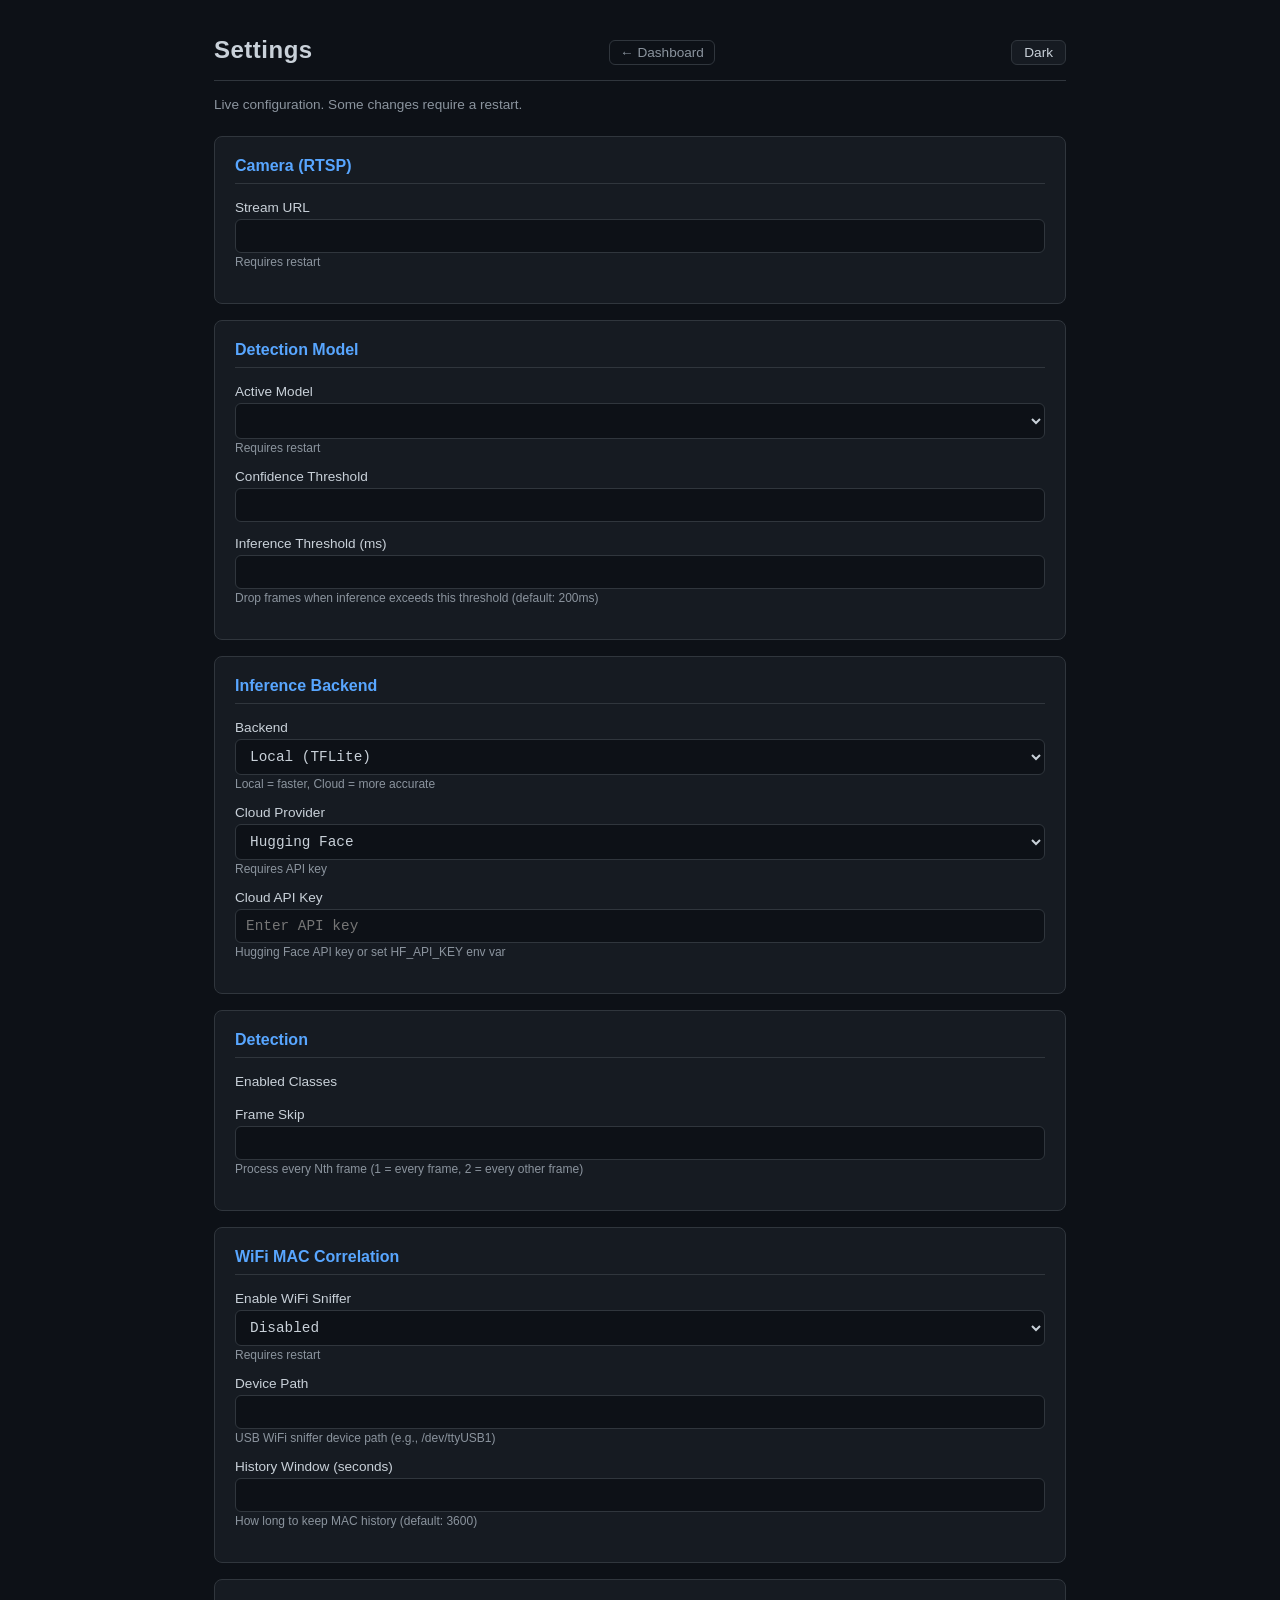
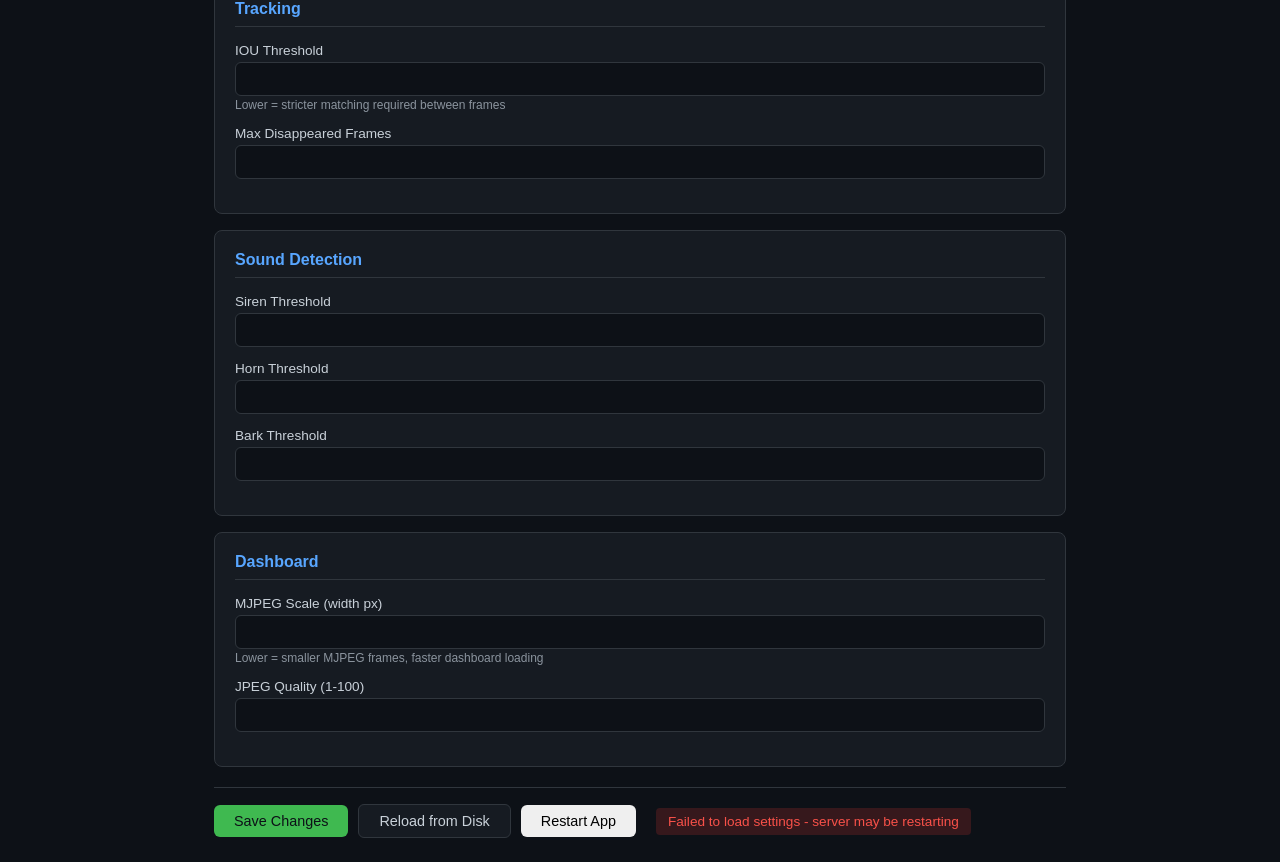
==== commit 49cc03d2: "Fix settings page fetch on restart, add inference_threshold_ms to API, add debug to calibration - Ad" ====
--- a/templates/settings.html
+++ b/templates/settings.html
@@ -355,6 +355,13 @@
   loadConfig().then(cfg => {
     populateForm(cfg);
     console.log('Settings loaded');
+  }).catch(err => {
+    console.error('Failed to load config:', err);
+    const status = document.getElementById('save-status');
+    if (status) {
+      status.className = 'save-status error';
+      status.textContent = 'Failed to load settings - server may be restarting';
+    }
   });
   </script>
 </body>
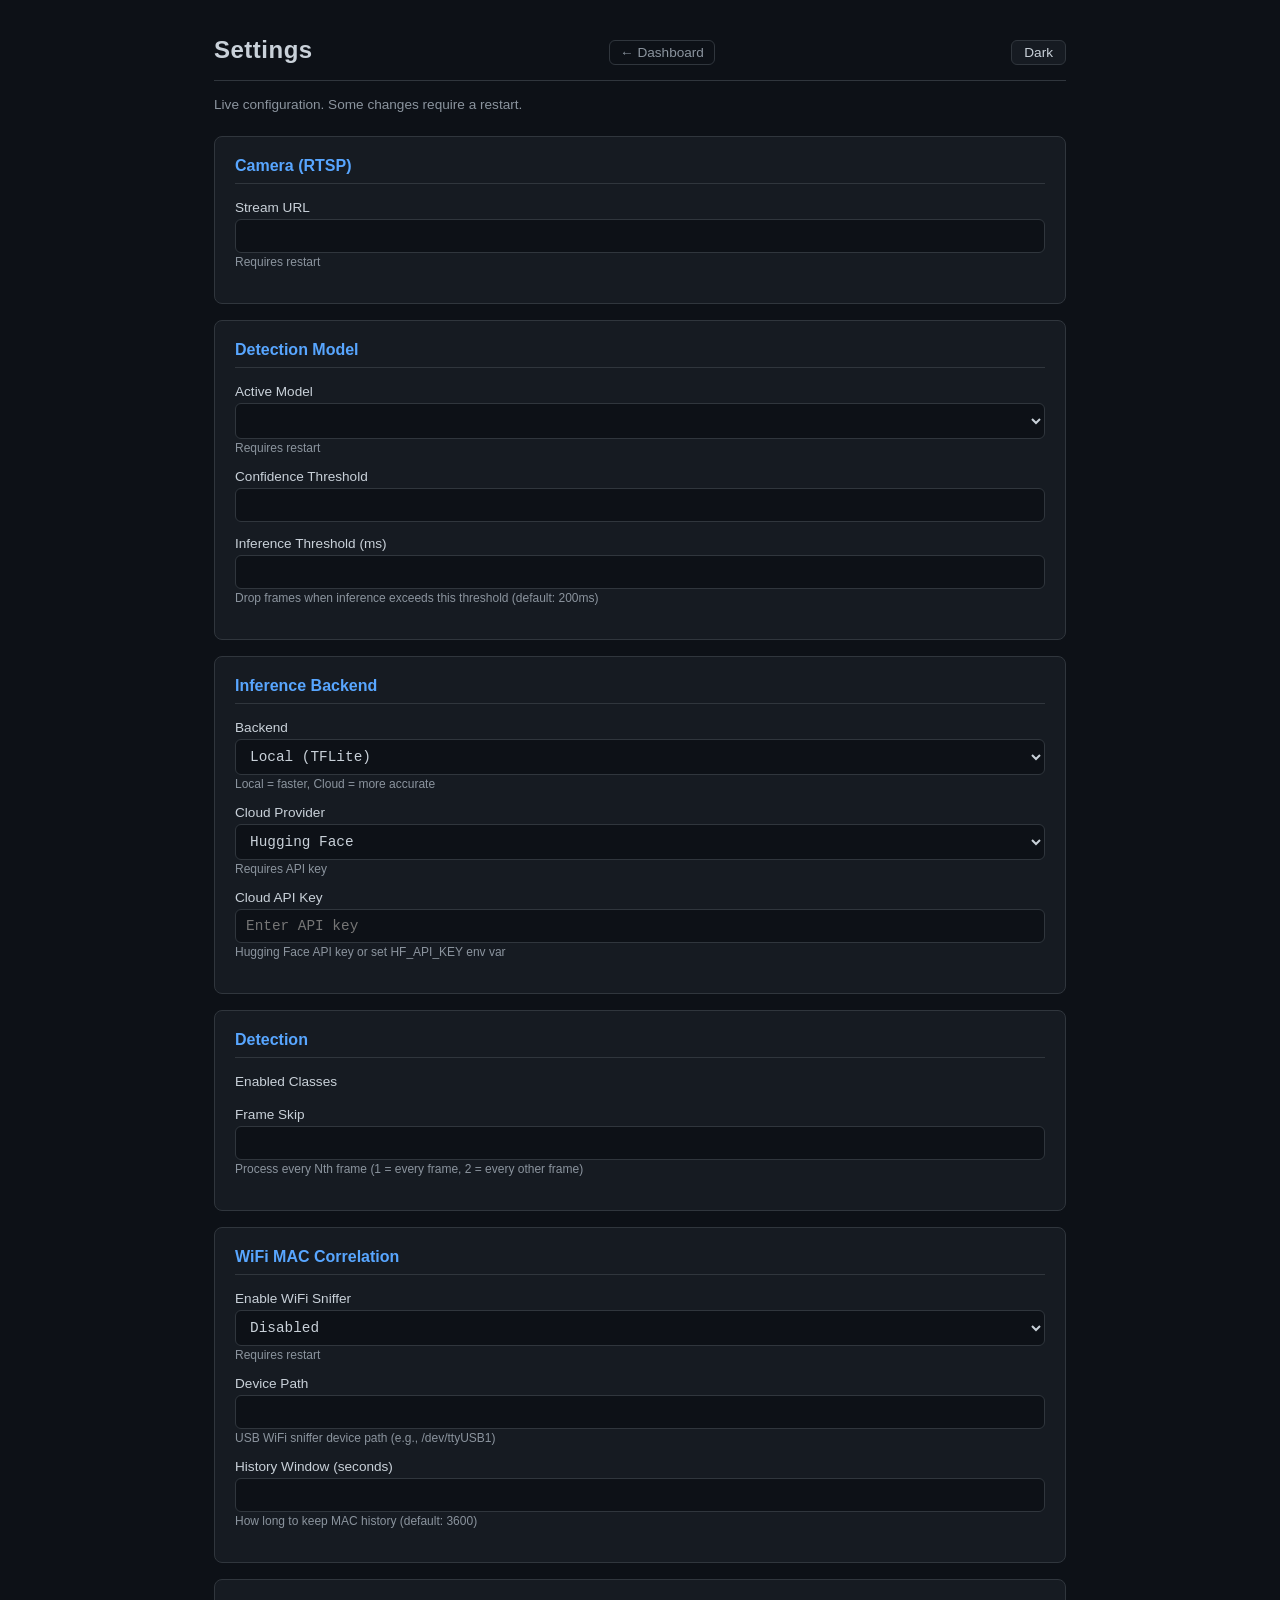
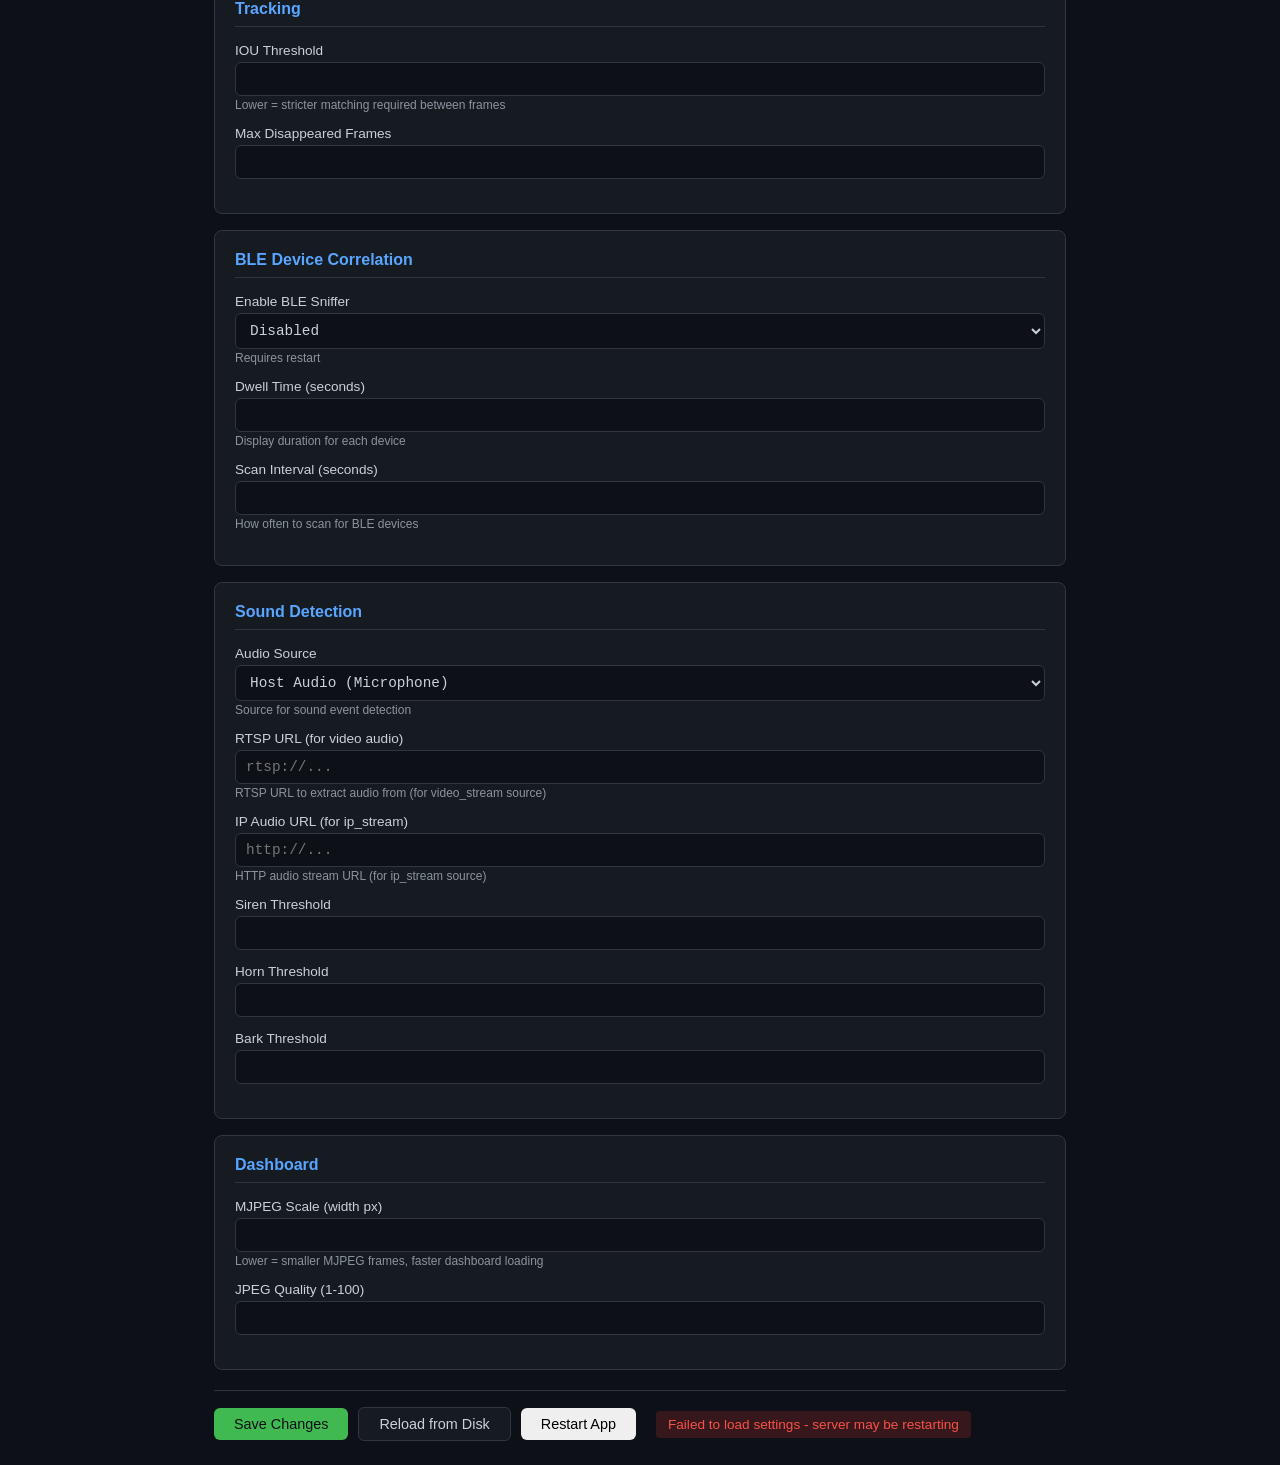
==== commit ace2fb2e: "feat: BLE device sniffer, audio source config, WiFi fixes - Add BLE sniffer using bleak library for " ====
--- a/templates/settings.html
+++ b/templates/settings.html
@@ -119,7 +119,7 @@
         </div>
       </div>
 
-      <!-- Tracking -->
+<!-- Tracking -->
       <div class="settings-section">
         <h2>Tracking</h2>
         <div class="form-group">
@@ -135,9 +135,55 @@
         </div>
       </div>
 
+      <!-- BLE Sniffer -->
+      <div class="settings-section">
+        <h2>BLE Device Correlation</h2>
+        <div class="form-group">
+          <label for="ble-enabled">Enable BLE Sniffer</label>
+          <select id="ble-enabled" name="ble_sniffer.enabled">
+            <option value="false">Disabled</option>
+            <option value="true">Enabled</option>
+          </select>
+          <div class="hint">Requires restart</div>
+        </div>
+        <div class="form-group">
+          <label for="ble-dwell">Dwell Time (seconds)</label>
+          <input type="number" id="ble-dwell" name="ble_sniffer.dwell_time"
+                 data-section="ble_sniffer" data-key="dwell_time" min="5" max="60" step="5">
+          <div class="hint">Display duration for each device</div>
+        </div>
+        <div class="form-group">
+          <label for="ble-cycle">Scan Interval (seconds)</label>
+          <input type="number" id="ble-cycle" name="ble_sniffer.duty_cycle"
+                 data-section="ble_sniffer" data-key="duty_cycle" min="5" max="60" step="5">
+          <div class="hint">How often to scan for BLE devices</div>
+        </div>
+      </div>
+
       <!-- Sound -->
       <div class="settings-section">
         <h2>Sound Detection</h2>
+        <div class="form-group">
+          <label for="sound-source">Audio Source</label>
+          <select id="sound-source" name="sound_events.source">
+            <option value="host_audio">Host Audio (Microphone)</option>
+            <option value="video_stream">Video Stream (RTSP)</option>
+            <option value="ip_stream">IP Audio Stream</option>
+          </select>
+          <div class="hint">Source for sound event detection</div>
+        </div>
+        <div class="form-group">
+          <label for="sound-rtsp">RTSP URL (for video audio)</label>
+          <input type="text" id="sound-rtsp" name="sound_events.rtsp_url"
+                 data-section="sound_events" data-key="rtsp_url" placeholder="rtsp://...">
+          <div class="hint">RTSP URL to extract audio from (for video_stream source)</div>
+        </div>
+        <div class="form-group">
+          <label for="sound-ip">IP Audio URL (for ip_stream)</label>
+          <input type="text" id="sound-ip" name="sound_events.ip_audio_url"
+                 data-section="sound_events" data-key="ip_audio_url" placeholder="http://...">
+          <div class="hint">HTTP audio stream URL (for ip_stream source)</div>
+        </div>
         <div class="form-group">
           <label for="sound-siren">Siren Threshold</label>
           <input type="number" id="sound-siren" name="sound_events.siren_threshold"
@@ -182,7 +228,7 @@
 
   <script>
   const ALL_CLASSES = ['vehicle', 'pedestrian', 'animal', 'cyclist'];
-  const RESTART_KEYS = ['rtsp.url', 'model.active', 'model.available', 'model.backend', 'wifi_sniffer.enabled', 'wifi_sniffer.device'];
+  const RESTART_KEYS = ['rtsp.url', 'model.active', 'model.available', 'model.backend', 'wifi_sniffer.enabled', 'wifi_sniffer.device', 'ble_sniffer.enabled', 'sound_events.source'];
 
   async function loadConfig() {
     const resp = await fetch('/api/config');
@@ -219,6 +265,16 @@
       wifiEnabledSelect.value = String(cfg.wifi_sniffer.enabled);
     }
 
+    const bleEnabledSelect = document.getElementById('ble-enabled');
+    if (bleEnabledSelect && cfg.ble_sniffer?.enabled !== undefined) {
+      bleEnabledSelect.value = String(cfg.ble_sniffer.enabled);
+    }
+
+    const soundSourceSelect = document.getElementById('sound-source');
+    if (soundSourceSelect && cfg.sound_events?.source) {
+      soundSourceSelect.value = cfg.sound_events.source;
+    }
+
     const container = document.getElementById('detection-classes');
     const enabled = cfg.detection?.enabled_classes || [];
     container.innerHTML = ALL_CLASSES.map(c =>
@@ -246,7 +302,9 @@
       'model-active': ['model', 'active'],
       'model-backend': ['model', 'backend'],
       'model-cloud-provider': ['model', 'cloud_provider'],
-      'wifi-enabled': ['wifi_sniffer', 'enabled']
+      'wifi-enabled': ['wifi_sniffer', 'enabled'],
+      'ble-enabled': ['ble_sniffer', 'enabled'],
+      'sound-source': ['sound_events', 'source']
     };
     
     Object.keys(selectMappings).forEach(id => {
--- a/static/css/dashboard.css
+++ b/static/css/dashboard.css
@@ -275,11 +275,11 @@
 }
 
 /* Detections & Sound Lists */
-.detections-card, .sound-card {
+.detections-card, .sound-card, .wifi-card, .ble-card {
   overflow: hidden;
 }
 
-.detections-list, .sound-list {
+.detections-list, .sound-list, .wifi-list, .ble-list {
   max-height: 240px;
   overflow-y: auto;
   font-size: 0.8rem;
@@ -616,4 +616,104 @@
   padding: 1px 6px;
   border-radius: 3px;
   font-size: 0.8rem;
+}
+
+/* BLE Badge */
+.ble-badge {
+  background: var(--color-bg);
+  color: var(--color-secondary);
+  padding: 2px 8px;
+  border-radius: var(--radius-sm);
+  font-size: 0.8rem;
+  font-family: 'SF Mono', monospace;
+}
+
+.ble-badge.active {
+  background: var(--color-bg);
+  color: var(--color-primary);
+}
+
+/* BLE Card */
+.ble-card {
+  grid-column: 2;
+}
+
+.ble-item {
+  display: flex;
+  justify-content: space-between;
+  align-items: center;
+  padding: 4px 8px;
+  border-radius: 4px;
+  margin-bottom: 2px;
+  border-left: 3px solid var(--color-secondary);
+}
+
+.ble-item:hover {
+  background: var(--color-bg);
+}
+
+.ble-item .ble-mac {
+  font-family: 'SF Mono', monospace;
+  color: var(--color-primary);
+  font-size: 0.8rem;
+}
+
+.ble-item .ble-name {
+  color: var(--color-text);
+  font-weight: 500;
+}
+
+/* WiFi List */
+.wifi-card {
+  grid-column: 2;
+}
+
+.wifi-list {
+  max-height: 180px;
+  overflow-y: auto;
+  font-size: 0.8rem;
+}
+
+.wifi-item {
+  display: flex;
+  justify-content: space-between;
+  align-items: center;
+  padding: 4px 8px;
+  border-radius: 4px;
+  margin-bottom: 2px;
+  border-left: 3px solid var(--color-success);
+}
+
+.wifi-item:hover {
+  background: var(--color-bg);
+}
+
+.wifi-item .wifi-mac {
+  font-family: 'SF Mono', monospace;
+  color: var(--color-primary);
+  font-size: 0.8rem;
+}
+
+.wifi-item .wifi-ssid {
+  color: var(--color-text);
+  font-weight: 500;
+}
+
+/* Scrollbar styles for wifi and ble lists */
+.wifi-list::-webkit-scrollbar,
+.wifi-item::-webkit-scrollbar,
+.ble-list::-webkit-scrollbar,
+.ble-item::-webkit-scrollbar {
+  width: 4px;
+}
+
+.wifi-list::-webkit-scrollbar-track,
+.ble-list::-webkit-scrollbar-track {
+  background: transparent;
+}
+
+.wifi-list::-webkit-scrollbar-thumb,
+.ble-list::-webkit-scrollbar-thumb {
+  background: var(--color-border);
+  border-radius: 2px;
 }
